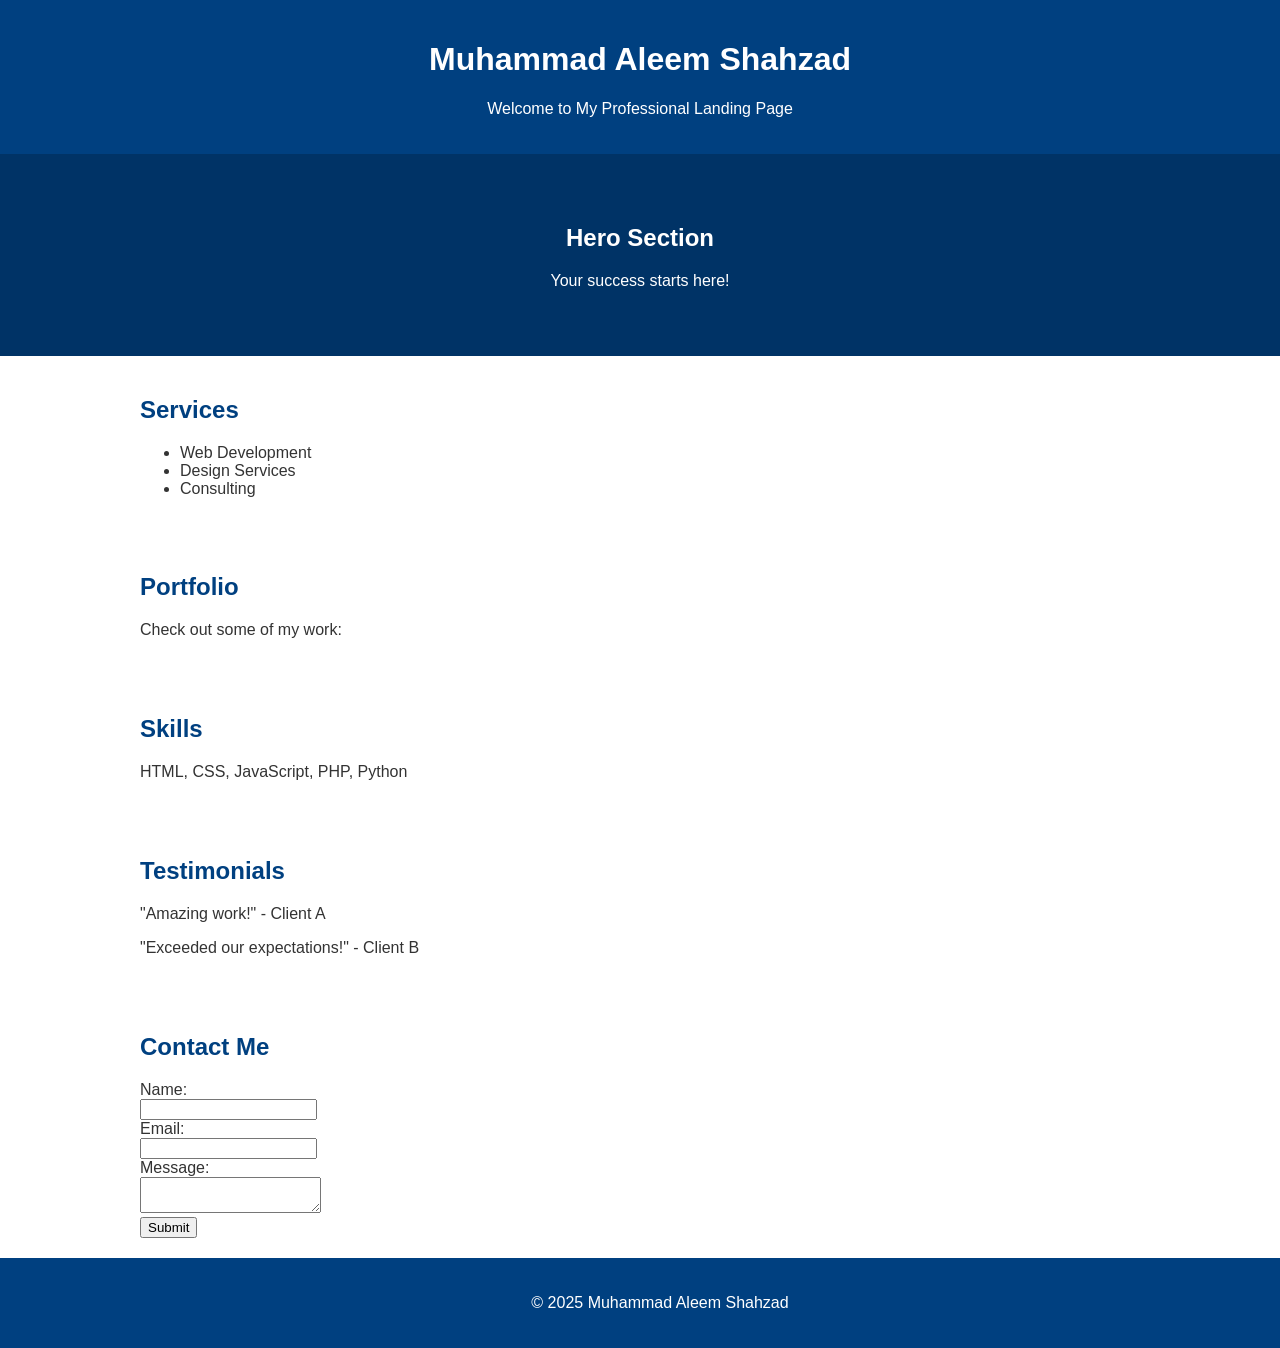
==== index.html @ 77a092ca "Creating index.html file for professional landing page" ====
<!DOCTYPE html>
<html lang="en">

<head>
    <meta charset="UTF-8">
    <meta name="viewport" content="width=device-width, initial-scale=1.0">
    <title>Muhammad Aleem Shahzad - Professional Landing Page</title>
    <style>
        body {
            font-family: Arial, sans-serif;
            margin: 0;
            padding: 0;
            color: #333;
            background-color: white;
        }
        header {
            background-color: #004080; /* Dark Blue */
            color: white;
            padding: 20px;
            text-align: center;
        }
        .hero {
            padding: 50px 20px;
            text-align: center;
            background-color: #003366; /* Medium Blue */
            color: white;
        }
        .services, .portfolio, .skills, .testimonials, .contact {
            padding: 20px;
            max-width: 1000px;
            margin: auto;
            text-align: left;
        }
        h2 {
            color: #004080; /* Dark Blue */
        }
        footer {
            background-color: #004080;
            color: white;
            text-align: center;
            padding: 20px;
            position: relative;
            bottom: 0;
            width: 100%;
        }
        /* Responsive design */
        @media (max-width: 600px) {
            .hero h1 {
                font-size: 24px;
            }
        }
    </style>
</head>

<body>

<header>
    <h1>Muhammad Aleem Shahzad</h1>
    <p>Welcome to My Professional Landing Page</p>
</header>

<section class="hero">
    <h1>Hero Section</h1>
    <p>Your success starts here!</p>
</section>

<section class="services">
    <h2>Services</h2>
    <ul>
        <li>Web Development</li>
        <li>Design Services</li>
        <li>Consulting</li>
    </ul>
</section>

<section class="portfolio">
    <h2>Portfolio</h2>
    <p>Check out some of my work:</p>
    <!-- Gallery of projects can be linked here -->
</section>

<section class="skills">
    <h2>Skills</h2>
    <p>HTML, CSS, JavaScript, PHP, Python</p>
</section>

<section class="testimonials">
    <h2>Testimonials</h2>
    <p>"Amazing work!" - Client A</p>
    <p>"Exceeded our expectations!" - Client B</p>
</section>

<section class="contact">
    <h2>Contact Me</h2>
    <form>
        <label for="name">Name:</label><br>
        <input type="text" id="name" name="name"><br>
        <label for="email">Email:</label><br>
        <input type="email" id="email" name="email"><br>
        <label for="message">Message:</label><br>
        <textarea id="message" name="message"></textarea><br>
        <input type="submit" value="Submit">
    </form>
</section>

<footer>
    <p>&copy; 2025 Muhammad Aleem Shahzad</p>
</footer>

</body>
</html>
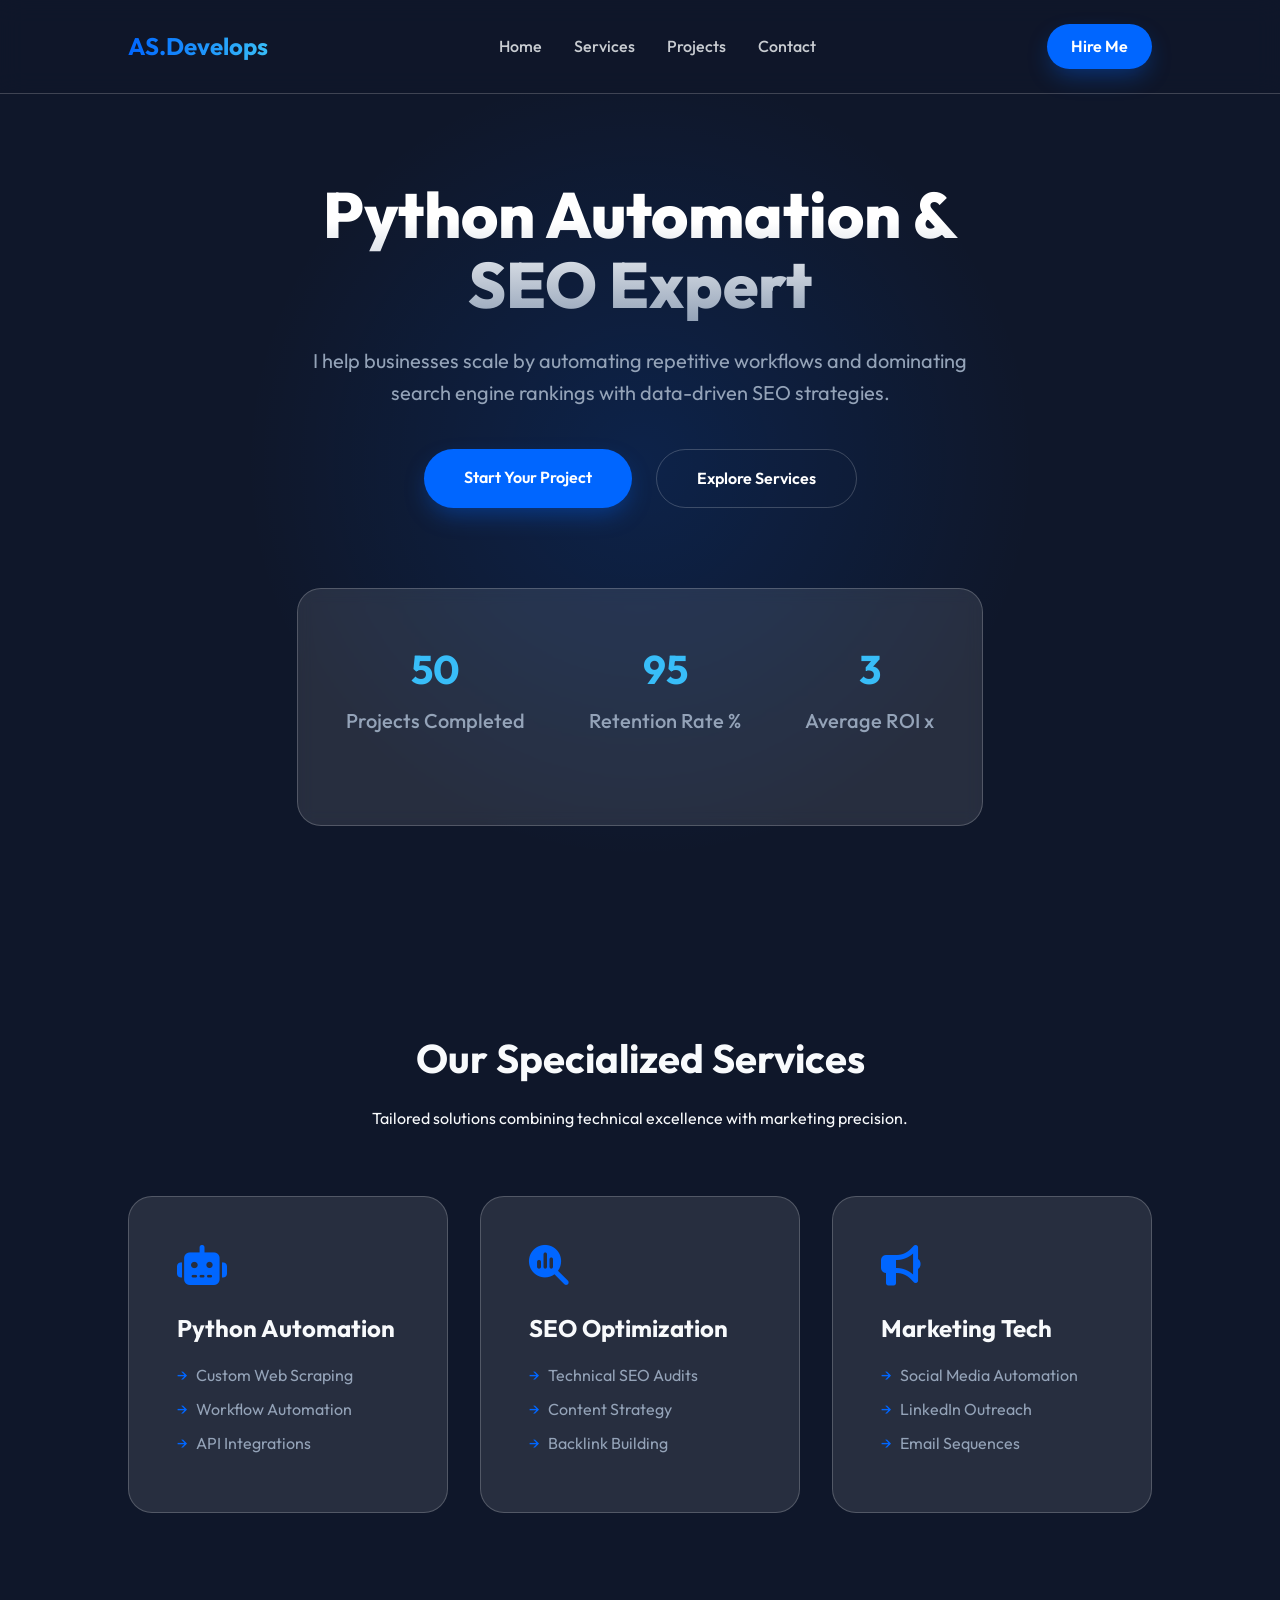
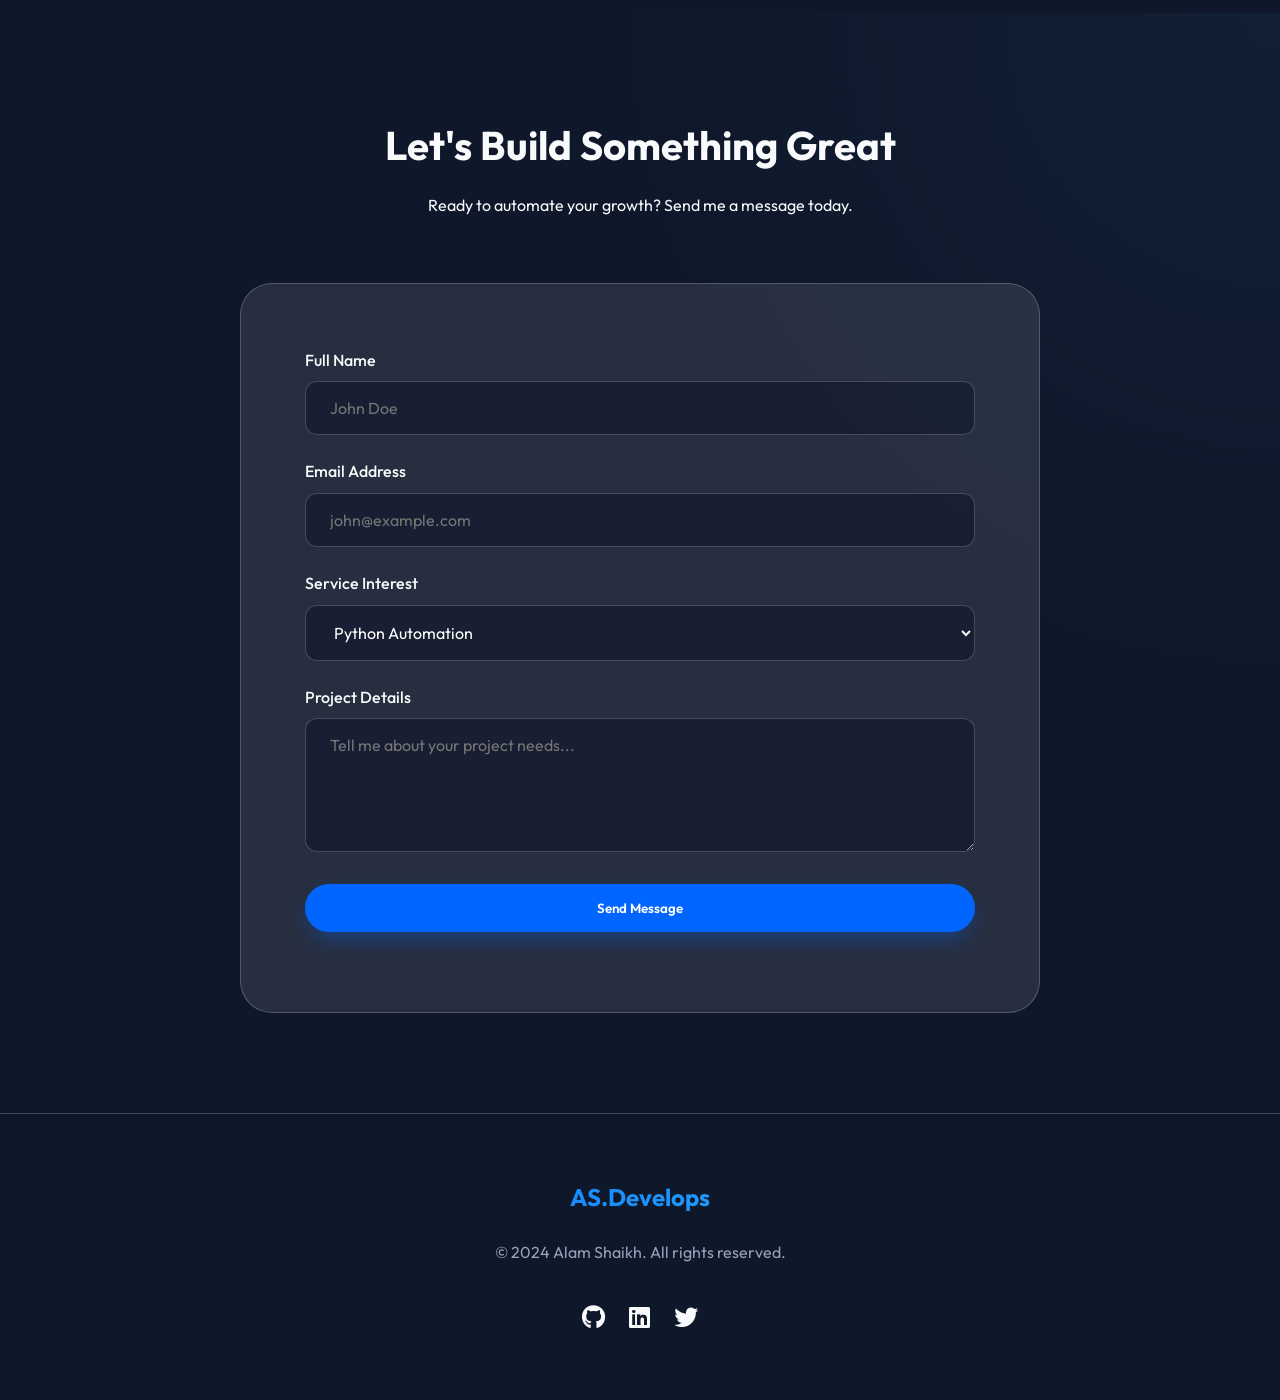
==== commit 9b34d928: "feat: Add initial project structure including PRD, SEO analyzer, Flask backend, and dependencies." ====
--- a/index.html
+++ b/index.html
@@ -1,111 +1,139 @@
 <!DOCTYPE html>
 <html lang="en">
-
 <head>
     <meta charset="UTF-8">
     <meta name="viewport" content="width=device-width, initial-scale=1.0">
-    <title>Muhammad Aleem Shahzad - Professional Landing Page</title>
-    <style>
-        body {
-            font-family: Arial, sans-serif;
-            margin: 0;
-            padding: 0;
-            color: #333;
-            background-color: white;
-        }
-        header {
-            background-color: #004080; /* Dark Blue */
-            color: white;
-            padding: 20px;
-            text-align: center;
-        }
-        .hero {
-            padding: 50px 20px;
-            text-align: center;
-            background-color: #003366; /* Medium Blue */
-            color: white;
-        }
-        .services, .portfolio, .skills, .testimonials, .contact {
-            padding: 20px;
-            max-width: 1000px;
-            margin: auto;
-            text-align: left;
-        }
-        h2 {
-            color: #004080; /* Dark Blue */
-        }
-        footer {
-            background-color: #004080;
-            color: white;
-            text-align: center;
-            padding: 20px;
-            position: relative;
-            bottom: 0;
-            width: 100%;
-        }
-        /* Responsive design */
-        @media (max-width: 600px) {
-            .hero h1 {
-                font-size: 24px;
-            }
-        }
-    </style>
+    <meta name="description" content="Enterprise-grade Python automation, technical SEO, and digital marketing services by Alam Shaikh. 3x ROI and 95% retention.">
+    <title>Alam Shaikh | Python Automation & SEO Expert</title>
+    
+    <!-- Styles -->
+    <link rel="stylesheet" href="frontend/css/style.css">
+    
+    <!-- Icons -->
+    <link rel="stylesheet" href="https://cdnjs.cloudflare.com/ajax/libs/font-awesome/6.4.0/css/all.min.css">
 </head>
-
 <body>
 
-<header>
-    <h1>Muhammad Aleem Shahzad</h1>
-    <p>Welcome to My Professional Landing Page</p>
-</header>
+    <nav>
+        <div class="logo">AS.Develops</div>
+        <div class="nav-links">
+            <a href="#home">Home</a>
+            <a href="#services">Services</a>
+            <a href="#portfolio">Projects</a>
+            <a href="#contact">Contact</a>
+        </div>
+        <a href="#contact" class="btn btn-primary" style="padding: 0.6rem 1.5rem;">Hire Me</a>
+    </nav>
 
-<section class="hero">
-    <h1>Hero Section</h1>
-    <p>Your success starts here!</p>
-</section>
+    <header id="home" class="hero">
+        <h1 class="fade-up">Python Automation & <br><span style="color: var(--primary);">SEO Expert</span></h1>
+        <p class="fade-up">I help businesses scale by automating repetitive workflows and dominating search engine rankings with data-driven SEO strategies.</p>
+        
+        <div class="cta-group fade-up">
+            <a href="#contact" class="btn btn-primary">Start Your Project</a>
+            <a href="#services" class="btn btn-outline">Explore Services</a>
+        </div>
 
-<section class="services">
-    <h2>Services</h2>
-    <ul>
-        <li>Web Development</li>
-        <li>Design Services</li>
-        <li>Consulting</li>
-    </ul>
-</section>
+        <div class="stats fade-up">
+            <div class="stat-item">
+                <h3 class="counter" data-target="50">0</h3>
+                <p>Projects Completed</p>
+            </div>
+            <div class="stat-item">
+                <h3 class="counter" data-target="95">0</h3>
+                <p>Retention Rate %</p>
+            </div>
+            <div class="stat-item">
+                <h3 class="counter" data-target="3">0</h3>
+                <p>Average ROI x</p>
+            </div>
+        </div>
+    </header>
 
-<section class="portfolio">
-    <h2>Portfolio</h2>
-    <p>Check out some of my work:</p>
-    <!-- Gallery of projects can be linked here -->
-</section>
+    <section id="services" class="services">
+        <div class="section-header fade-up">
+            <h2>Our Specialized Services</h2>
+            <p>Tailored solutions combining technical excellence with marketing precision.</p>
+        </div>
 
-<section class="skills">
-    <h2>Skills</h2>
-    <p>HTML, CSS, JavaScript, PHP, Python</p>
-</section>
+        <div class="services-grid">
+            <div class="service-card fade-up">
+                <i class="fas fa-robot"></i>
+                <h3>Python Automation</h3>
+                <ul>
+                    <li>Custom Web Scraping</li>
+                    <li>Workflow Automation</li>
+                    <li>API Integrations</li>
+                </ul>
+            </div>
 
-<section class="testimonials">
-    <h2>Testimonials</h2>
-    <p>"Amazing work!" - Client A</p>
-    <p>"Exceeded our expectations!" - Client B</p>
-</section>
+            <div class="service-card fade-up">
+                <i class="fas fa-magnifying-glass-chart"></i>
+                <h3>SEO Optimization</h3>
+                <ul>
+                    <li>Technical SEO Audits</li>
+                    <li>Content Strategy</li>
+                    <li>Backlink Building</li>
+                </ul>
+            </div>
 
-<section class="contact">
-    <h2>Contact Me</h2>
-    <form>
-        <label for="name">Name:</label><br>
-        <input type="text" id="name" name="name"><br>
-        <label for="email">Email:</label><br>
-        <input type="email" id="email" name="email"><br>
-        <label for="message">Message:</label><br>
-        <textarea id="message" name="message"></textarea><br>
-        <input type="submit" value="Submit">
-    </form>
-</section>
+            <div class="service-card fade-up">
+                <i class="fas fa-bullhorn"></i>
+                <h3>Marketing Tech</h3>
+                <ul>
+                    <li>Social Media Automation</li>
+                    <li>LinkedIn Outreach</li>
+                    <li>Email Sequences</li>
+                </ul>
+            </div>
+        </div>
+    </section>
 
-<footer>
-    <p>&copy; 2025 Muhammad Aleem Shahzad</p>
-</footer>
+    <section id="contact" class="contact">
+        <div class="section-header fade-up">
+            <h2>Let's Build Something Great</h2>
+            <p>Ready to automate your growth? Send me a message today.</p>
+        </div>
 
+        <div class="contact-container fade-up">
+            <form id="contactForm">
+                <div class="form-group">
+                    <label for="name">Full Name</label>
+                    <input type="text" id="name" name="name" placeholder="John Doe" required>
+                </div>
+                <div class="form-group">
+                    <label for="email">Email Address</label>
+                    <input type="email" id="email" name="email" placeholder="john@example.com" required>
+                </div>
+                <div class="form-group">
+                    <label for="service">Service Interest</label>
+                    <select id="service" name="service">
+                        <option value="automation">Python Automation</option>
+                        <option value="seo">SEO Optimization</option>
+                        <option value="marketing">Marketing Automation</option>
+                    </select>
+                </div>
+                <div class="form-group">
+                    <label for="message">Project Details</label>
+                    <textarea id="message" name="message" rows="5" placeholder="Tell me about your project needs..." required minlength="10"></textarea>
+                </div>
+                <button type="submit" class="btn btn-primary" style="width: 100%;">Send Message</button>
+                <div id="formStatus" style="margin-top: 1rem; text-align: center;"></div>
+            </form>
+        </div>
+    </section>
+
+    <footer style="padding: 4rem 10%; border-top: 1px solid var(--glass-border); text-align: center;">
+        <div class="logo" style="margin-bottom: 1.5rem;">AS.Develops</div>
+        <p style="color: #94a3b8; margin-bottom: 2rem;">© 2024 Alam Shaikh. All rights reserved.</p>
+        <div class="social-links" style="display: flex; justify-content: center; gap: 1.5rem; font-size: 1.5rem;">
+            <a href="#" style="color: var(--light);"><i class="fab fa-github"></i></a>
+            <a href="#" style="color: var(--light);"><i class="fab fa-linkedin"></i></a>
+            <a href="#" style="color: var(--light);"><i class="fab fa-twitter"></i></a>
+        </div>
+    </footer>
+
+    <!-- Scripts -->
+    <script src="frontend/js/main.js"></script>
 </body>
 </html>
--- a/frontend/css/style.css
+++ b/frontend/css/style.css
@@ -0,0 +1,284 @@
+@import url('https://fonts.googleapis.com/css2?family=Outfit:wght@300;400;600;700&display=swap');
+
+:root {
+    --primary: #0066ff;
+    --primary-dark: #0052cc;
+    --secondary: #6c757d;
+    --dark: #0f172a;
+    --light: #f8fafc;
+    --accent: #38bdf8;
+    --glass: rgba(255, 255, 255, 0.1);
+    --glass-border: rgba(255, 255, 255, 0.2);
+    --transition: all 0.3s cubic-bezier(0.4, 0, 0.2, 1);
+}
+
+* {
+    margin: 0;
+    padding: 0;
+    box-sizing: border-box;
+    font-family: 'Outfit', sans-serif;
+}
+
+body {
+    background-color: var(--dark);
+    color: var(--light);
+    line-height: 1.6;
+    overflow-x: hidden;
+}
+
+/* Glassmorphism Navbar */
+nav {
+    position: fixed;
+    top: 0;
+    width: 100%;
+    padding: 1.5rem 10%;
+    display: flex;
+    justify-content: space-between;
+    align-items: center;
+    background: rgba(15, 23, 42, 0.8);
+    backdrop-filter: blur(12px);
+    z-index: 1000;
+    border-bottom: 1px solid var(--glass-border);
+}
+
+.logo {
+    font-size: 1.5rem;
+    font-weight: 700;
+    background: linear-gradient(to right, var(--primary), var(--accent));
+    -webkit-background-clip: text;
+    -webkit-text-fill-color: transparent;
+}
+
+.nav-links {
+    display: flex;
+    gap: 2rem;
+}
+
+.nav-links a {
+    color: var(--light);
+    text-decoration: none;
+    font-weight: 500;
+    transition: var(--transition);
+    opacity: 0.8;
+}
+
+.nav-links a:hover {
+    opacity: 1;
+    color: var(--primary);
+}
+
+/* Hero Section */
+.hero {
+    min-height: 100-vh;
+    padding: 180px 10% 100px;
+    display: flex;
+    flex-direction: column;
+    align-items: center;
+    text-align: center;
+    background: radial-gradient(circle at 50% 50%, rgba(0, 102, 255, 0.15) 0%, transparent 50%);
+}
+
+.hero h1 {
+    font-size: 4rem;
+    font-weight: 800;
+    line-height: 1.1;
+    margin-bottom: 1.5rem;
+    background: linear-gradient(to bottom, #fff 30%, #94a3b8);
+    -webkit-background-clip: text;
+    -webkit-text-fill-color: transparent;
+}
+
+.hero p {
+    font-size: 1.25rem;
+    color: #94a3b8;
+    max-width: 700px;
+    margin-bottom: 2.5rem;
+}
+
+.cta-group {
+    display: flex;
+    gap: 1.5rem;
+}
+
+.btn {
+    padding: 1rem 2.5rem;
+    border-radius: 50px;
+    font-weight: 600;
+    text-decoration: none;
+    transition: var(--transition);
+    cursor: pointer;
+    border: none;
+}
+
+.btn-primary {
+    background: var(--primary);
+    color: white;
+    box-shadow: 0 10px 25px -5px rgba(0, 102, 255, 0.4);
+}
+
+.btn-primary:hover {
+    transform: translateY(-3px);
+    box-shadow: 0 20px 35px -5px rgba(0, 102, 255, 0.5);
+    background: var(--primary-dark);
+}
+
+.btn-outline {
+    background: transparent;
+    border: 1px solid var(--glass-border);
+    color: white;
+}
+
+.btn-outline:hover {
+    background: var(--glass);
+    transform: translateY(-3px);
+}
+
+/* Stats Section */
+.stats {
+    display: flex;
+    justify-content: center;
+    gap: 4rem;
+    margin-top: 5rem;
+    padding: 3rem;
+    background: var(--glass);
+    border-radius: 24px;
+    border: 1px solid var(--glass-border);
+    backdrop-filter: blur(8px);
+}
+
+.stat-item h3 {
+    font-size: 2.5rem;
+    color: var(--accent);
+    margin-bottom: 0.25rem;
+}
+
+.stat-item p {
+    color: #94a3b8;
+    font-weight: 500;
+}
+
+/* Services section */
+.services {
+    padding: 100px 10%;
+}
+
+.section-header {
+    text-align: center;
+    margin-bottom: 4rem;
+}
+
+.section-header h2 {
+    font-size: 2.5rem;
+    margin-bottom: 1rem;
+}
+
+.services-grid {
+    display: grid;
+    grid-template-columns: repeat(auto-fit, minmax(300px, 1fr));
+    gap: 2rem;
+}
+
+.service-card {
+    padding: 3rem;
+    background: var(--glass);
+    border-radius: 24px;
+    border: 1px solid var(--glass-border);
+    transition: var(--transition);
+}
+
+.service-card:hover {
+    transform: translateY(-10px);
+    border-color: var(--primary);
+    background: rgba(255, 255, 255, 0.05);
+}
+
+.service-card i {
+    font-size: 2.5rem;
+    color: var(--primary);
+    margin-bottom: 1.5rem;
+    display: block;
+}
+
+.service-card h3 {
+    font-size: 1.5rem;
+    margin-bottom: 1rem;
+}
+
+.service-card ul {
+    list-style: none;
+    color: #94a3b8;
+}
+
+.service-card ul li {
+    margin-bottom: 0.5rem;
+    display: flex;
+    align-items: center;
+    gap: 0.5rem;
+}
+
+.service-card ul li::before {
+    content: "→";
+    color: var(--primary);
+}
+
+/* Contact Form */
+.contact {
+    padding: 100px 10%;
+    background: radial-gradient(circle at 100% 0%, rgba(56, 189, 248, 0.05) 0%, transparent 40%);
+}
+
+.contact-container {
+    max-width: 800px;
+    margin: 0 auto;
+    background: var(--glass);
+    padding: 4rem;
+    border-radius: 32px;
+    border: 1px solid var(--glass-border);
+}
+
+.form-group {
+    margin-bottom: 1.5rem;
+}
+
+.form-group label {
+    display: block;
+    margin-bottom: 0.5rem;
+    font-weight: 500;
+}
+
+input, select, textarea {
+    width: 100%;
+    padding: 1rem 1.5rem;
+    background: rgba(15, 23, 42, 0.6);
+    border: 1px solid var(--glass-border);
+    border-radius: 12px;
+    color: white;
+    font-size: 1rem;
+    transition: var(--transition);
+}
+
+input:focus, select:focus, textarea:focus {
+    outline: none;
+    border-color: var(--primary);
+    box-shadow: 0 0 0 4px rgba(0, 102, 255, 0.1);
+}
+
+/* Animations */
+.fade-up {
+    opacity: 0;
+    transform: translateY(30px);
+    transition: opacity 0.8s ease-out, transform 0.8s ease-out;
+}
+
+.fade-up.visible {
+    opacity: 1;
+    transform: translateY(0);
+}
+
+/* Mobile Responsiveness */
+@media (max-width: 768px) {
+    .hero h1 { font-size: 2.5rem; }
+    .stats { flex-direction: column; gap: 2rem; text-align: center; }
+    .nav-links { display: none; }
+    .contact-container { padding: 2rem; }
+}
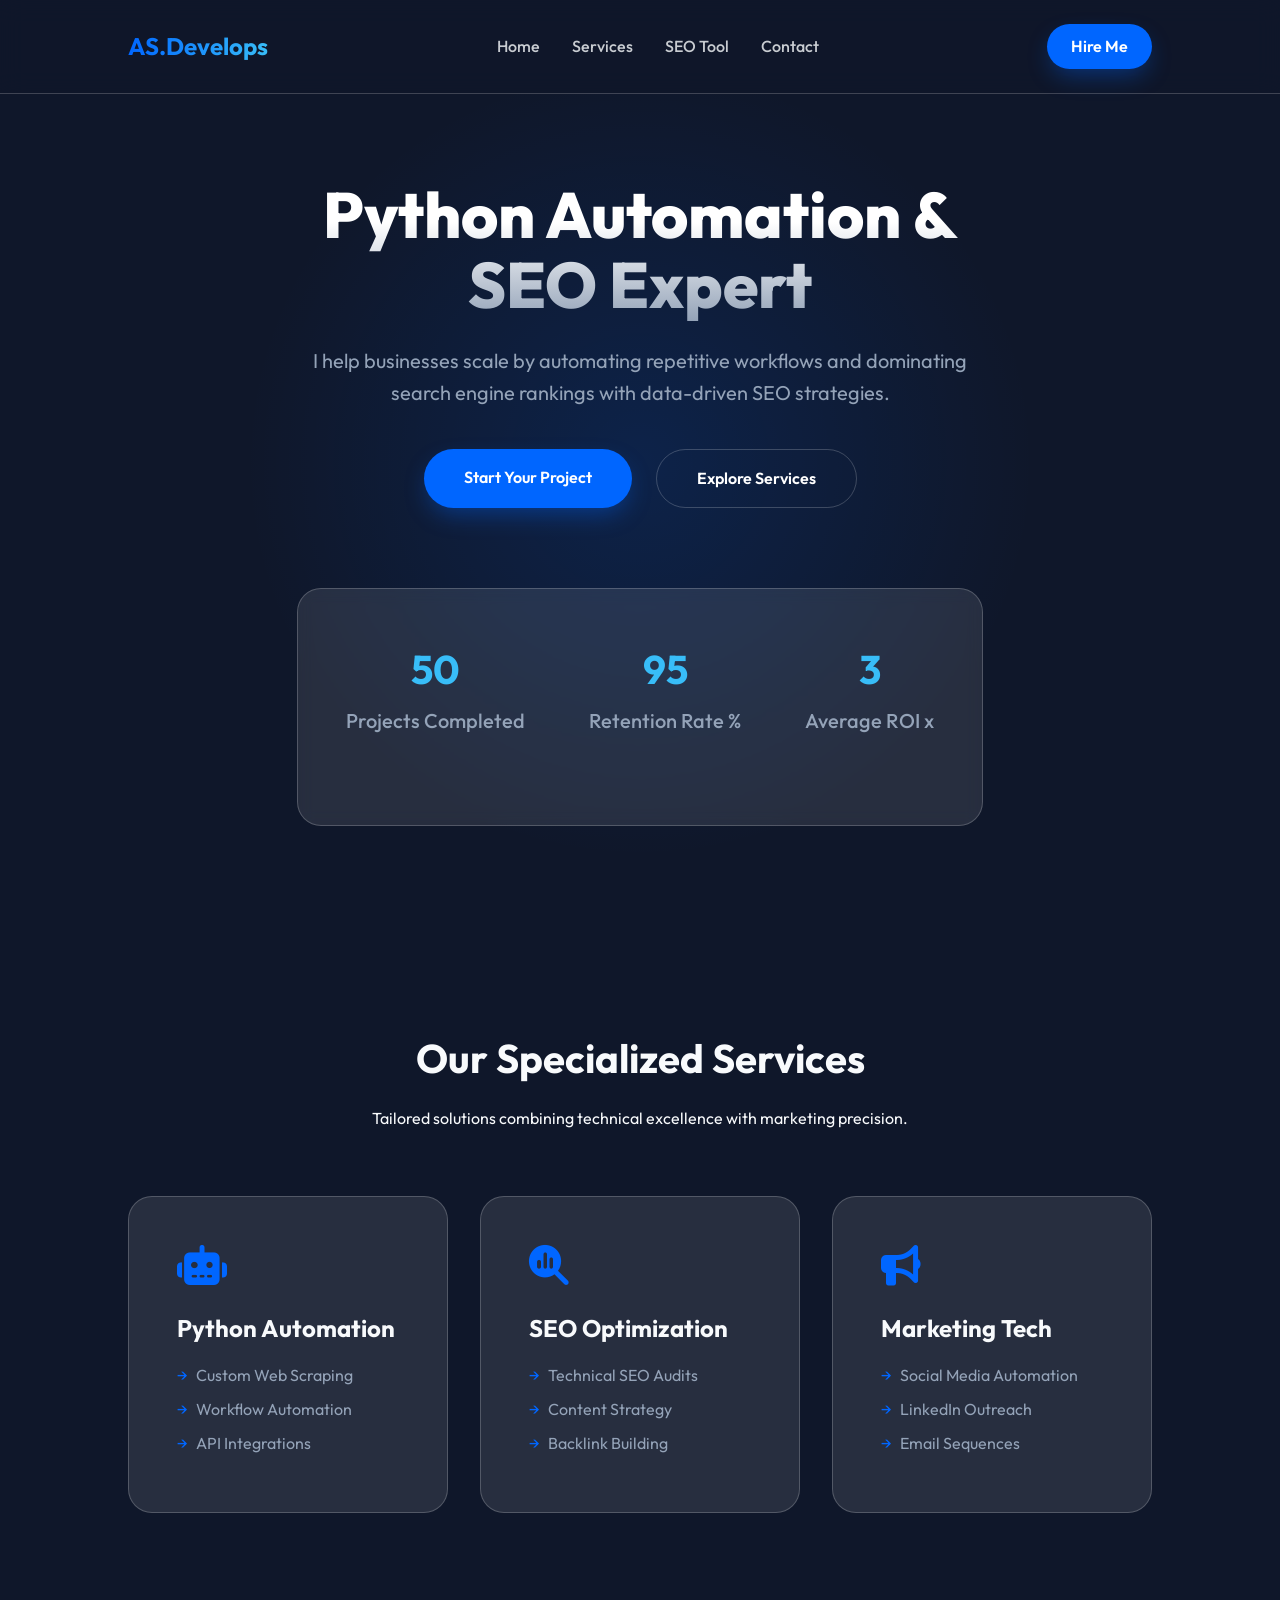
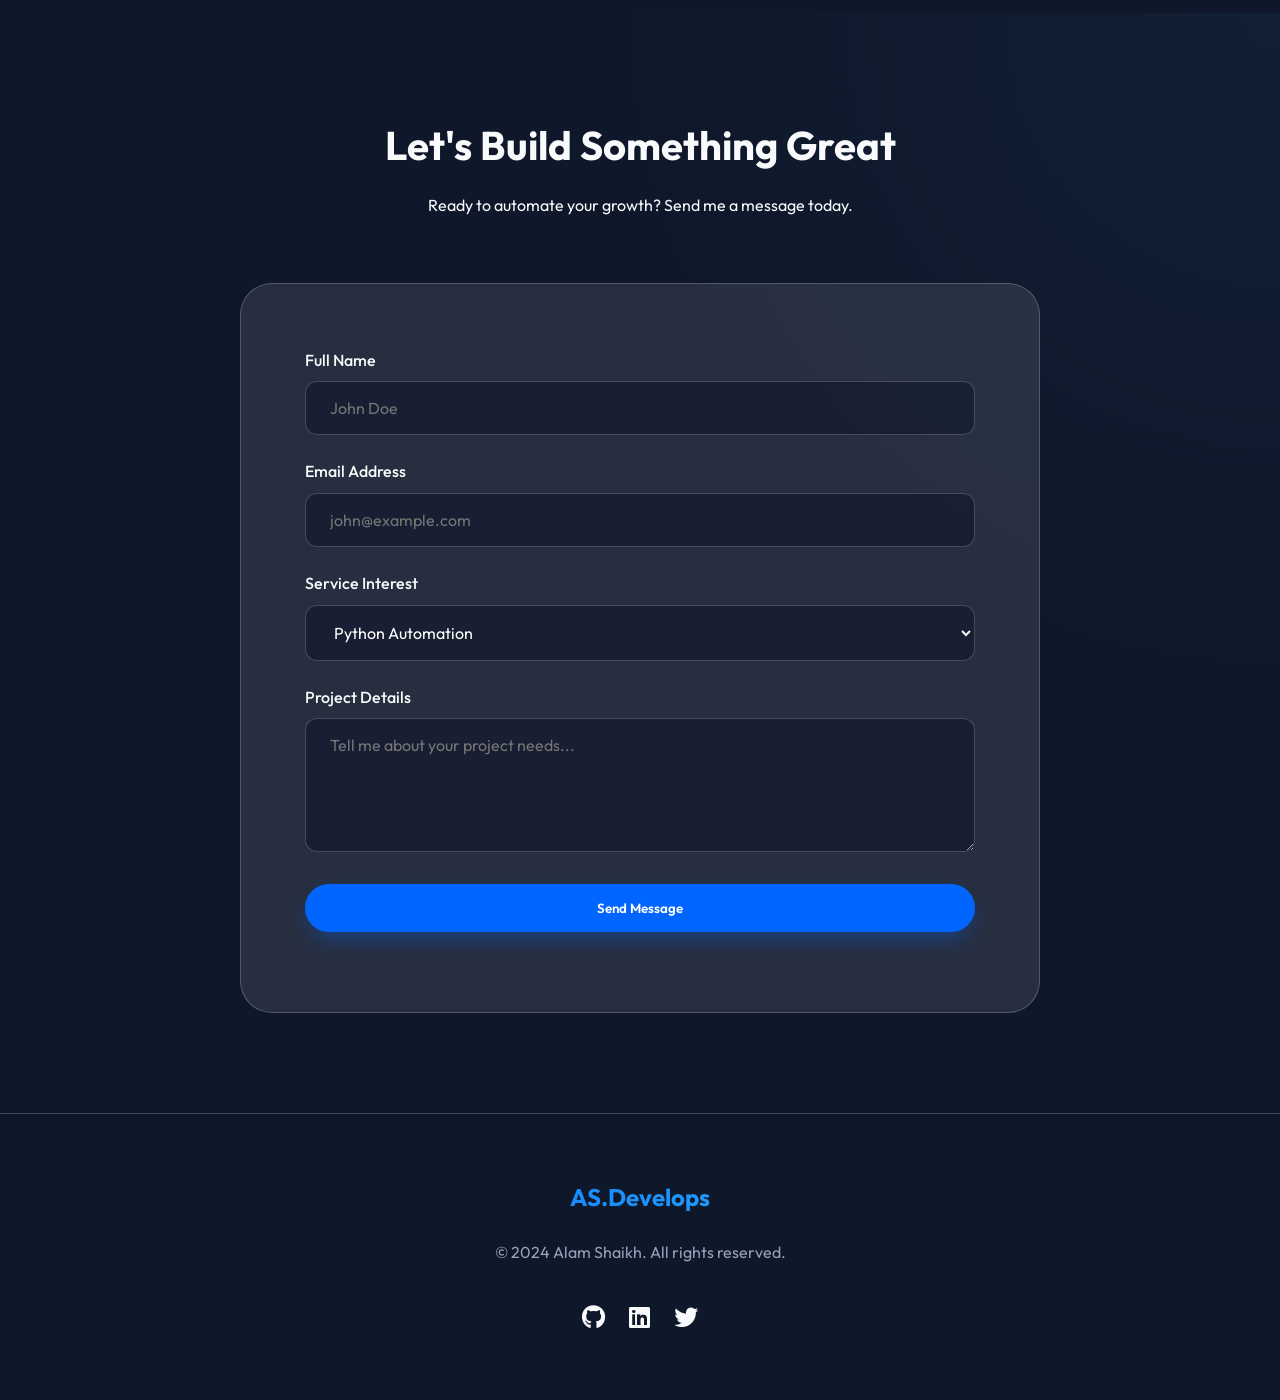
==== commit 8e159555: "feat: implement Flask backend for contact form and SEO analysis, and introduce a new frontend SEO an" ====
--- a/index.html
+++ b/index.html
@@ -1,17 +1,20 @@
 <!DOCTYPE html>
 <html lang="en">
+
 <head>
     <meta charset="UTF-8">
     <meta name="viewport" content="width=device-width, initial-scale=1.0">
-    <meta name="description" content="Enterprise-grade Python automation, technical SEO, and digital marketing services by Alam Shaikh. 3x ROI and 95% retention.">
+    <meta name="description"
+        content="Enterprise-grade Python automation, technical SEO, and digital marketing services by Alam Shaikh. 3x ROI and 95% retention.">
     <title>Alam Shaikh | Python Automation & SEO Expert</title>
-    
+
     <!-- Styles -->
     <link rel="stylesheet" href="frontend/css/style.css">
-    
+
     <!-- Icons -->
     <link rel="stylesheet" href="https://cdnjs.cloudflare.com/ajax/libs/font-awesome/6.4.0/css/all.min.css">
 </head>
+
 <body>
 
     <nav>
@@ -19,7 +22,7 @@
         <div class="nav-links">
             <a href="#home">Home</a>
             <a href="#services">Services</a>
-            <a href="#portfolio">Projects</a>
+            <a href="/seo-analyzer">SEO Tool</a>
             <a href="#contact">Contact</a>
         </div>
         <a href="#contact" class="btn btn-primary" style="padding: 0.6rem 1.5rem;">Hire Me</a>
@@ -27,8 +30,9 @@
 
     <header id="home" class="hero">
         <h1 class="fade-up">Python Automation & <br><span style="color: var(--primary);">SEO Expert</span></h1>
-        <p class="fade-up">I help businesses scale by automating repetitive workflows and dominating search engine rankings with data-driven SEO strategies.</p>
-        
+        <p class="fade-up">I help businesses scale by automating repetitive workflows and dominating search engine
+            rankings with data-driven SEO strategies.</p>
+
         <div class="cta-group fade-up">
             <a href="#contact" class="btn btn-primary">Start Your Project</a>
             <a href="#services" class="btn btn-outline">Explore Services</a>
@@ -115,7 +119,8 @@
                 </div>
                 <div class="form-group">
                     <label for="message">Project Details</label>
-                    <textarea id="message" name="message" rows="5" placeholder="Tell me about your project needs..." required minlength="10"></textarea>
+                    <textarea id="message" name="message" rows="5" placeholder="Tell me about your project needs..."
+                        required minlength="10"></textarea>
                 </div>
                 <button type="submit" class="btn btn-primary" style="width: 100%;">Send Message</button>
                 <div id="formStatus" style="margin-top: 1rem; text-align: center;"></div>
@@ -136,4 +141,5 @@
     <!-- Scripts -->
     <script src="frontend/js/main.js"></script>
 </body>
-</html>
+
+</html>
--- a/frontend/css/style.css
+++ b/frontend/css/style.css
@@ -46,6 +46,7 @@
     font-weight: 700;
     background: linear-gradient(to right, var(--primary), var(--accent));
     -webkit-background-clip: text;
+    background-clip: text;
     -webkit-text-fill-color: transparent;
 }
 
@@ -69,7 +70,7 @@
 
 /* Hero Section */
 .hero {
-    min-height: 100-vh;
+    min-height: 100vh;
     padding: 180px 10% 100px;
     display: flex;
     flex-direction: column;
@@ -85,6 +86,7 @@
     margin-bottom: 1.5rem;
     background: linear-gradient(to bottom, #fff 30%, #94a3b8);
     -webkit-background-clip: text;
+    background-clip: text;
     -webkit-text-fill-color: transparent;
 }
 
@@ -246,7 +248,9 @@
     font-weight: 500;
 }
 
-input, select, textarea {
+input,
+select,
+textarea {
     width: 100%;
     padding: 1rem 1.5rem;
     background: rgba(15, 23, 42, 0.6);
@@ -257,7 +261,9 @@
     transition: var(--transition);
 }
 
-input:focus, select:focus, textarea:focus {
+input:focus,
+select:focus,
+textarea:focus {
     outline: none;
     border-color: var(--primary);
     box-shadow: 0 0 0 4px rgba(0, 102, 255, 0.1);
@@ -277,8 +283,21 @@
 
 /* Mobile Responsiveness */
 @media (max-width: 768px) {
-    .hero h1 { font-size: 2.5rem; }
-    .stats { flex-direction: column; gap: 2rem; text-align: center; }
-    .nav-links { display: none; }
-    .contact-container { padding: 2rem; }
+    .hero h1 {
+        font-size: 2.5rem;
+    }
+
+    .stats {
+        flex-direction: column;
+        gap: 2rem;
+        text-align: center;
+    }
+
+    .nav-links {
+        display: none;
+    }
+
+    .contact-container {
+        padding: 2rem;
+    }
 }
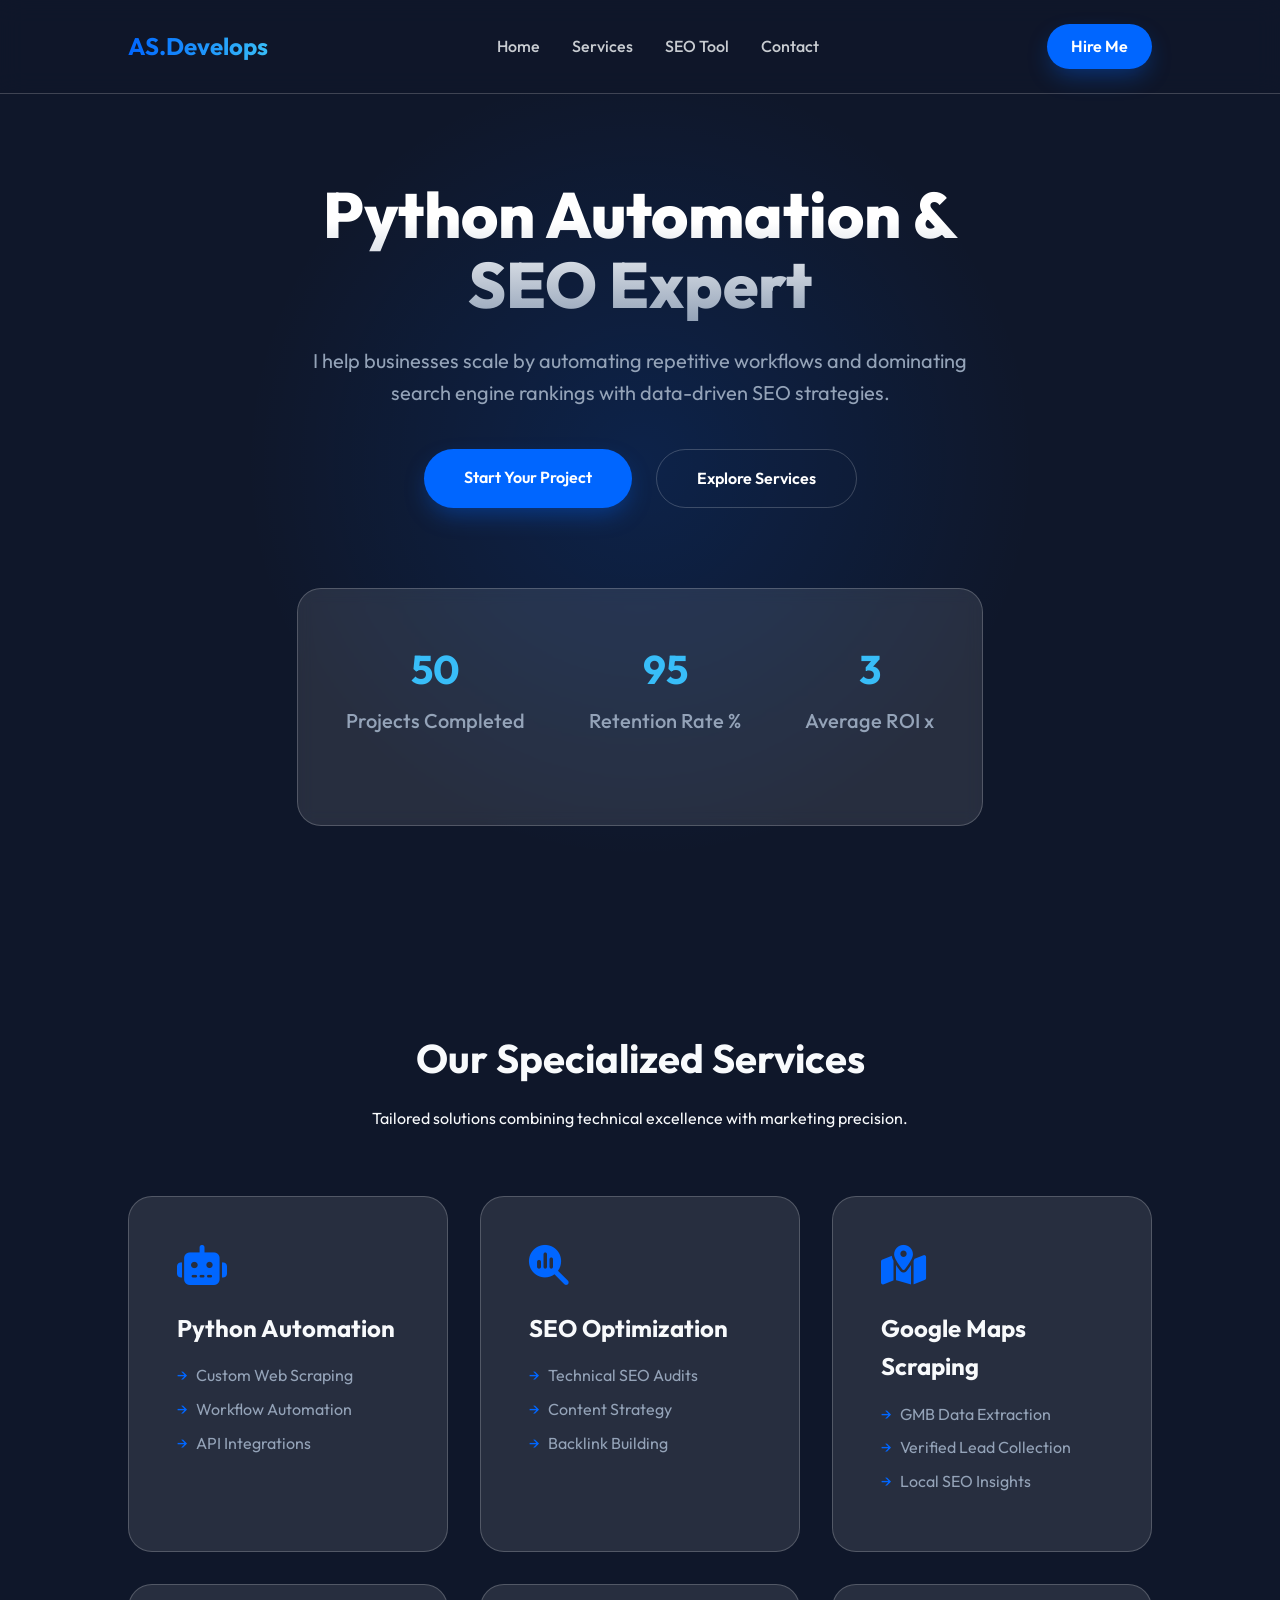
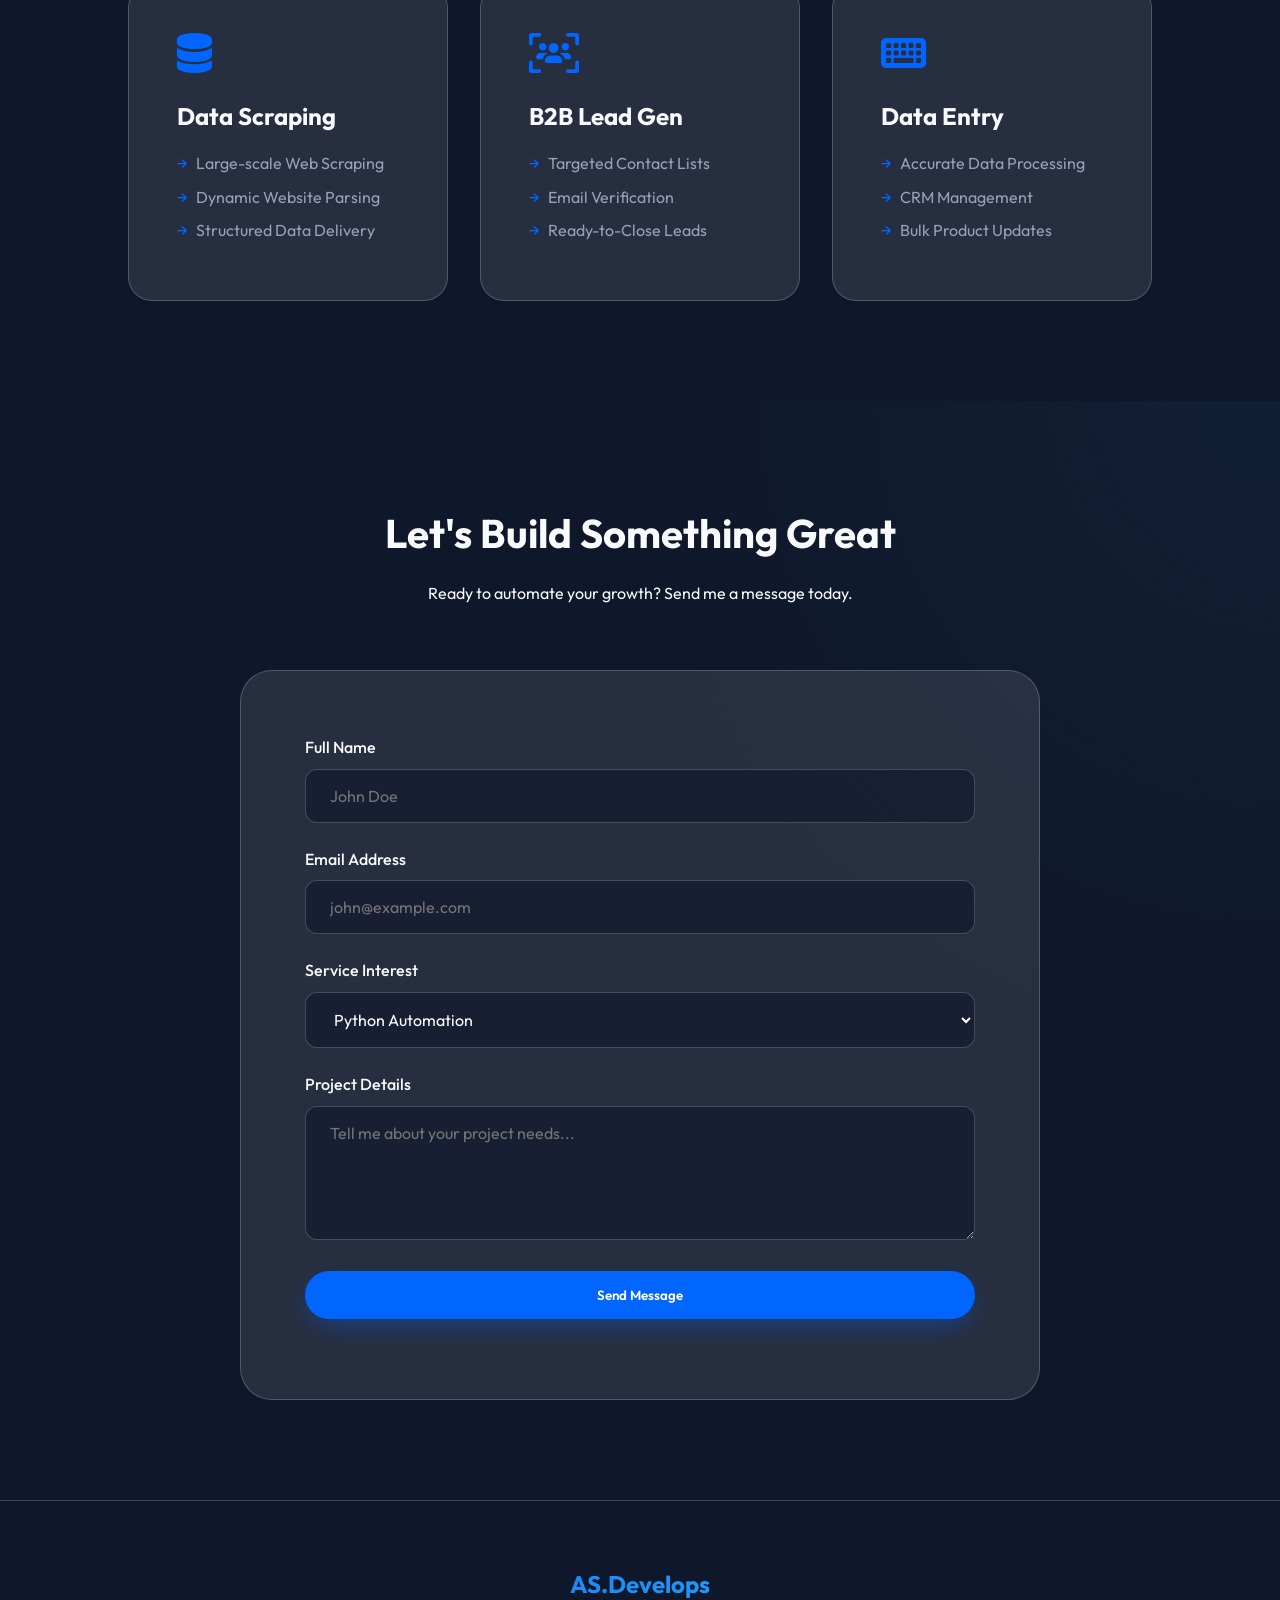
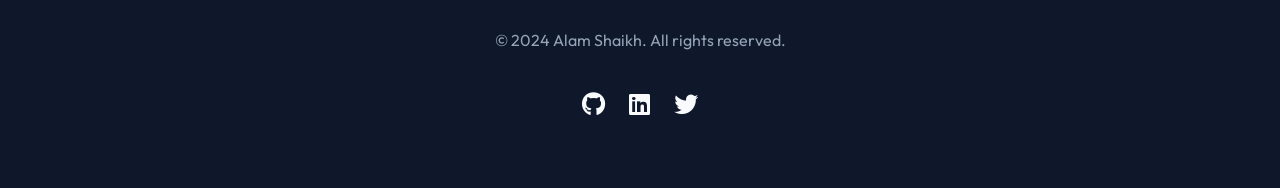
==== commit 8e22cf6f: "feat: Add new data services including scraping, lead generation, and data entry to the PRD and updat" ====
--- a/index.html
+++ b/index.html
@@ -82,12 +82,42 @@
             </div>
 
             <div class="service-card fade-up">
-                <i class="fas fa-bullhorn"></i>
-                <h3>Marketing Tech</h3>
+                <i class="fas fa-map-location-dot"></i>
+                <h3>Google Maps Scraping</h3>
                 <ul>
-                    <li>Social Media Automation</li>
-                    <li>LinkedIn Outreach</li>
-                    <li>Email Sequences</li>
+                    <li>GMB Data Extraction</li>
+                    <li>Verified Lead Collection</li>
+                    <li>Local SEO Insights</li>
+                </ul>
+            </div>
+
+            <div class="service-card fade-up">
+                <i class="fas fa-database"></i>
+                <h3>Data Scraping</h3>
+                <ul>
+                    <li>Large-scale Web Scraping</li>
+                    <li>Dynamic Website Parsing</li>
+                    <li>Structured Data Delivery</li>
+                </ul>
+            </div>
+
+            <div class="service-card fade-up">
+                <i class="fas fa-users-viewfinder"></i>
+                <h3>B2B Lead Gen</h3>
+                <ul>
+                    <li>Targeted Contact Lists</li>
+                    <li>Email Verification</li>
+                    <li>Ready-to-Close Leads</li>
+                </ul>
+            </div>
+
+            <div class="service-card fade-up">
+                <i class="fas fa-keyboard"></i>
+                <h3>Data Entry</h3>
+                <ul>
+                    <li>Accurate Data Processing</li>
+                    <li>CRM Management</li>
+                    <li>Bulk Product Updates</li>
                 </ul>
             </div>
         </div>
@@ -114,7 +144,10 @@
                     <select id="service" name="service">
                         <option value="automation">Python Automation</option>
                         <option value="seo">SEO Optimization</option>
-                        <option value="marketing">Marketing Automation</option>
+                        <option value="gmaps">Google Maps Scraping</option>
+                        <option value="scraping">Data Scraping</option>
+                        <option value="leads">B2B Lead Gen</option>
+                        <option value="data-entry">Data Entry</option>
                     </select>
                 </div>
                 <div class="form-group">
